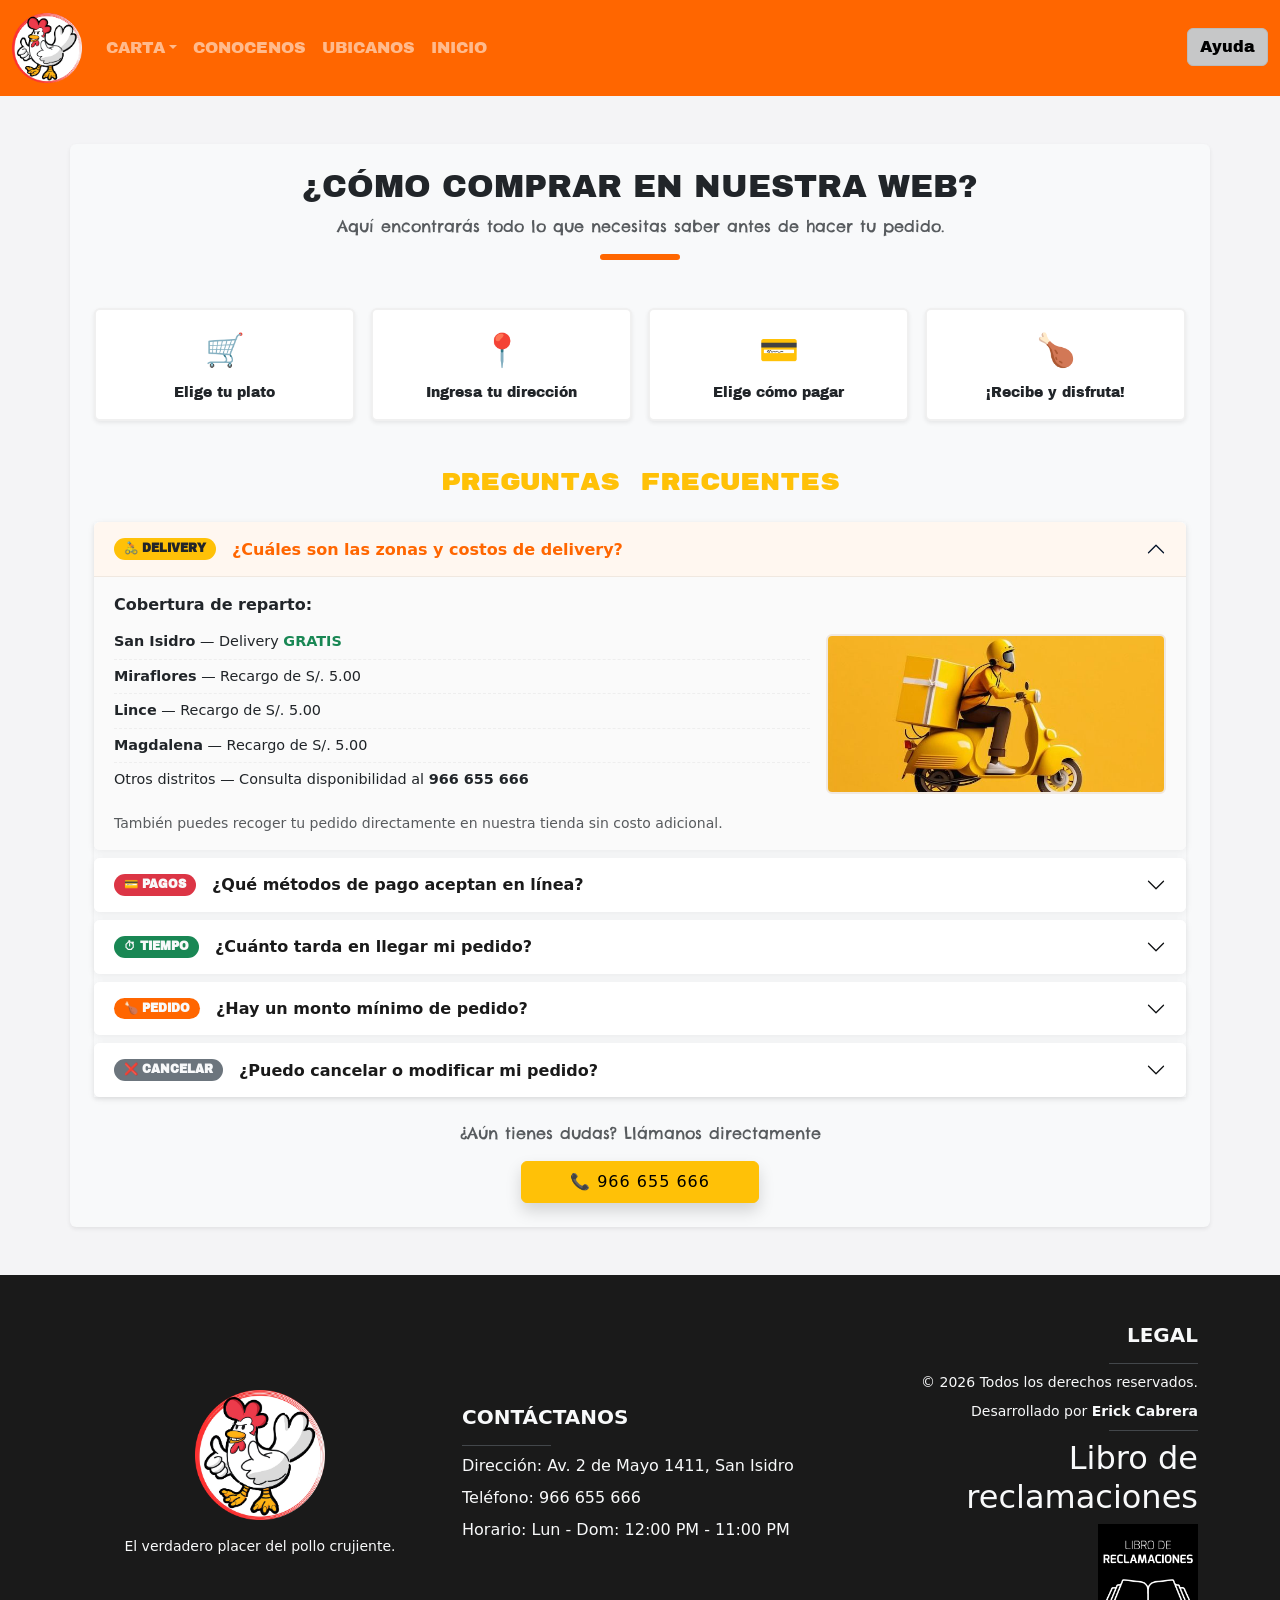
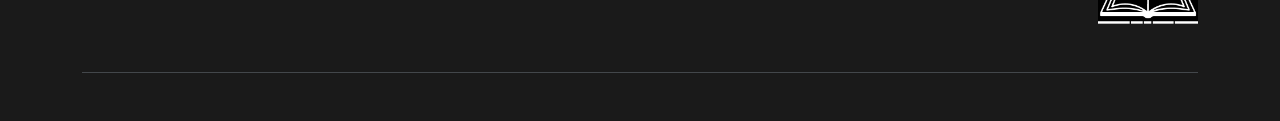
==== ayuda.html @ 8547aa76 "Primer commit: Estructura del proyecto" ====
<!DOCTYPE html>
<html lang="es">
<head>
    <meta charset="UTF-8">
    <meta name="viewport" content="width=device-width, initial-scale=1.0">
    <title>BROSTERIA VAZQUEZ - AYUDA</title>
    <link rel="icon" type="image/png" href="images/broasteria-Vasquez-modified.png">
    <link rel="stylesheet" href="css/style.css">
    <link href="https://cdn.jsdelivr.net/npm/bootstrap@5.3.8/dist/css/bootstrap.min.css" rel="stylesheet" integrity="sha384-sRIl4kxILFvY47J16cr9ZwB07vP4J8+LH7qKQnuqkuIAvNWLzeN8tE5YBujZqJLB" crossorigin="anonymous">
    <link rel="preconnect" href="https://fonts.googleapis.com">
    <link rel="preconnect" href="https://fonts.gstatic.com" crossorigin>
    <link href="https://fonts.googleapis.com/css2?family=Archivo+Black&family=Chelsea+Market&family=Rubik+Mono+One&display=swap" rel="stylesheet">
</head>
<body>    
    <header class="container-fluid p-0">
        <nav class="navbar navbar-expand-lg escm-bg-orange escm-archivo-black-regular" data-bs-theme="dark">
            <div class="container-fluid">
                <button class="navbar-toggler" type="button" data-bs-toggle="collapse" data-bs-target="#navbarSupportedContent" aria-controls="navbarSupportedContent" aria-expanded="false" aria-label="Toggle navigation">
                    <span class="navbar-toggler-icon"></span>
                </button>
                <div class="collapse navbar-collapse" id="navbarSupportedContent">
                    <a class="navbar-brand" href="index.html">
                        <img src="images/broasteria-Vasquez-modified.png" alt="logo" width="70">
                    </a>
                    <ul class="navbar-nav me-auto mb-2 mb-lg-0">
                        <li class="nav-item dropdown">
                            <a class="nav-link dropdown-toggle" href="cartas.html" role="button" data-bs-toggle="dropdown" aria-expanded="false">CARTA</a>
                            <ul class="dropdown-menu">
                                <li><a class="dropdown-item" href="cartas.html">PLATOS EXTREMOS</a></li>
                                <li><a class="dropdown-item" href="cartas.html">PROMOCIONES</a></li>
                                <li><hr class="dropdown-divider"></li>
                                <li><a class="dropdown-item" href="cartas.html">MENUS</a></li>
                            </ul>
                        </li>
                        <li class="nav-item"><a class="nav-link" href="conocenos.html">CONOCENOS</a></li>
                        <li class="nav-item"><a class="nav-link" href="ubicanos.html">UBICANOS</a></li>
                        <li class="nav-item"><a class="nav-link" href="index.html">INICIO</a></li>
                    </ul>
                </div>
                <div><a href="ayuda.html" class="btn btn-light bg_btn_header active">Ayuda</a></div>
            </div>
        </nav>
    </header>

    <main class="escm_bg_fond py-5">
        <section class="container bg-light p-4 rounded shadow-sm">

            
            <div class="text-center mb-5">
                <h2 class="escm-archivo-black-regular mb-2">¿CÓMO COMPRAR EN NUESTRA WEB?</h2>
                <p class="escm-chelsea-market-regular text-muted">Aquí encontrarás todo lo que necesitas saber antes de hacer tu pedido.</p>
                <hr class="escm_hr_ayuda mx-auto mt-3">
            </div>
          
            <div class="row g-3 mb-5 text-center">
                <div class="col-6 col-md-3">
                    <div class="escm_paso_card p-3 rounded shadow-sm h-100">
                        <div class="escm_paso_icono mb-2">🛒</div>
                        <p class="escm-archivo-black-regular small mb-0">Elige tu plato</p>
                    </div>
                </div>
                <div class="col-6 col-md-3">
                    <div class="escm_paso_card p-3 rounded shadow-sm h-100">
                        <div class="escm_paso_icono mb-2">📍</div>
                        <p class="escm-archivo-black-regular small mb-0">Ingresa tu dirección</p>
                    </div>
                </div>
                <div class="col-6 col-md-3">
                    <div class="escm_paso_card p-3 rounded shadow-sm h-100">
                        <div class="escm_paso_icono mb-2">💳</div>
                        <p class="escm-archivo-black-regular small mb-0">Elige cómo pagar</p>
                    </div>
                </div>
                <div class="col-6 col-md-3">
                    <div class="escm_paso_card p-3 rounded shadow-sm h-100">
                        <div class="escm_paso_icono mb-2">🍗</div>
                        <p class="escm-archivo-black-regular small mb-0">¡Recibe y disfruta!</p>
                    </div>
                </div>
            </div>

            
            <h3 class="escm-rubik-mono-one-regular fs-4 mb-4 text-center text-warning">Preguntas Frecuentes</h3>

            <div class="accordion escm_accordion_ayuda shadow-sm mb-4" id="accordionAyuda">

                
                <div class="accordion-item border-0 mb-2 rounded overflow-hidden escm_accordion_item">
                    <h2 class="accordion-header">
                        <button class="accordion-button escm_accordion_btn fw-bold" type="button" data-bs-toggle="collapse" data-bs-target="#collapseOne" aria-expanded="true" aria-controls="collapseOne">
                            <span class="escm_acc_badge bg-warning text-dark me-3">🚴 DELIVERY</span>
                            ¿Cuáles son las zonas y costos de delivery?
                        </button>
                    </h2>
                    <div id="collapseOne" class="accordion-collapse collapse show" data-bs-parent="#accordionAyuda">
                        <div class="accordion-body escm_accordion_body">
                            <div class="row align-items-center g-3">
                                <div class="col-md-8">
                                    <p class="mb-2 fw-bold text-dark">Cobertura de reparto:</p>
                                    <ul class="escm_lista_acc mb-3">
                                        <li> <strong>San Isidro</strong> — Delivery <span class="text-success fw-bold">GRATIS</span></li>
                                        <li> <strong>Miraflores</strong> — Recargo de S/. 5.00</li>
                                        <li> <strong>Lince</strong> — Recargo de S/. 5.00</li>
                                        <li> <strong>Magdalena</strong> — Recargo de S/. 5.00</li>
                                        <li> Otros distritos — Consulta disponibilidad al <strong>966 655 666</strong></li>
                                    </ul>
                                    <p class="small text-muted mb-0">También puedes recoger tu pedido directamente en nuestra tienda sin costo adicional.</p>
                                </div>
                                <div class="col-md-4 text-center">
                                    <img src="images/delivery.jpg" alt="Delivery Brostería Vázquez" class="img-fluid rounded escm_acc_img">
                                </div>
                            </div>
                        </div>
                    </div>
                </div>

               
                <div class="accordion-item border-0 mb-2 rounded overflow-hidden escm_accordion_item">
                    <h2 class="accordion-header">
                        <button class="accordion-button collapsed escm_accordion_btn fw-bold" type="button" data-bs-toggle="collapse" data-bs-target="#collapseTwo" aria-expanded="false" aria-controls="collapseTwo">
                            <span class="escm_acc_badge bg-danger text-light me-3">💳 PAGOS</span>
                            ¿Qué métodos de pago aceptan en línea?
                        </button>
                    </h2>
                    <div id="collapseTwo" class="accordion-collapse collapse" data-bs-parent="#accordionAyuda">
                        <div class="accordion-body escm_accordion_body">
                            <div class="row align-items-center g-3">
                                <div class="col-md-8">
                                    <p class="mb-2 fw-bold text-dark">Medios de pago disponibles:</p>
                                    <div class="row g-2 mb-3">
                                        <div class="col-6">
                                            <div class="escm_pago_tag p-2 rounded text-center border">
                                                💳 Visa / Mastercard
                                            </div>
                                        </div>
                                        <div class="col-6">
                                            <div class="escm_pago_tag p-2 rounded text-center border">
                                                💳 American Express
                                            </div>
                                        </div>
                                        <div class="col-6">
                                            <div class="escm_pago_tag p-2 rounded text-center border">
                                                📱 Yape
                                            </div>
                                        </div>
                                        <div class="col-6">
                                            <div class="escm_pago_tag p-2 rounded text-center border">
                                                📱 Plin
                                            </div>
                                        </div>
                                        <div class="col-12">
                                            <div class="escm_pago_tag p-2 rounded text-center border">
                                                🏦 Transferencia Bancaria
                                            </div>
                                        </div>
                                    </div>
                                    <p class="small text-muted mb-0">Todos los pagos con tarjeta son procesados de forma segura con encriptación SSL.</p>
                                </div>
                                <div class="col-md-4 text-center">
                                    <img src="images/forma-de-pago.jpg" alt="Métodos de pago" class="img-fluid rounded escm_acc_img">
                                </div>
                            </div>
                        </div>
                    </div>
                </div>

                <div class="accordion-item border-0 mb-2 rounded overflow-hidden escm_accordion_item">
                    <h2 class="accordion-header">
                        <button class="accordion-button collapsed escm_accordion_btn fw-bold" type="button" data-bs-toggle="collapse" data-bs-target="#collapseThree" aria-expanded="false" aria-controls="collapseThree">
                            <span class="escm_acc_badge bg-success text-light me-3">⏱ TIEMPO</span>
                            ¿Cuánto tarda en llegar mi pedido?
                        </button>
                    </h2>
                    <div id="collapseThree" class="accordion-collapse collapse" data-bs-parent="#accordionAyuda">
                        <div class="accordion-body escm_accordion_body">
                            <div class="row align-items-center g-3">
                                <div class="col-md-8">
                                    <p class="mb-2 fw-bold text-dark">Tiempos estimados de entrega:</p>
                                    <div class="escm_tiempo_bar mb-3">
                                        <div class="d-flex justify-content-between small mb-1">
                                            <span>San Isidro</span><span class="fw-bold text-success">20 - 30 min</span>
                                        </div>
                                        <div class="progress mb-2" style="height:8px;">
                                            <div class="progress-bar bg-success" style="width:40%"></div>
                                        </div>
                                        <div class="d-flex justify-content-between small mb-1">
                                            <span>Miraflores / Lince</span><span class="fw-bold text-warning">35 - 45 min</span>
                                        </div>
                                        <div class="progress mb-2" style="height:8px;">
                                            <div class="progress-bar bg-warning" style="width:65%"></div>
                                        </div>
                                        <div class="d-flex justify-content-between small mb-1">
                                            <span>Magdalena y alrededores</span><span class="fw-bold text-danger">45 - 55 min</span>
                                        </div>
                                        <div class="progress" style="height:8px;">
                                            <div class="progress-bar bg-danger" style="width:85%"></div>
                                        </div>
                                    </div>
                                    <p class="small text-muted mb-0">Los tiempos pueden variar en horas punta (viernes y fines de semana de noche). ¡Tu pedido siempre llegará bien caliente y crujiente!</p>
                                </div>
                                <div class="col-md-4 text-center">
                                    <img src="images/tiempo.jpg" alt="Tiempo de entrega" class="img-fluid rounded escm_acc_img">
                                </div>
                            </div>
                        </div>
                    </div>
                </div>

                
                <div class="accordion-item border-0 mb-2 rounded overflow-hidden escm_accordion_item">
                    <h2 class="accordion-header">
                        <button class="accordion-button collapsed escm_accordion_btn fw-bold" type="button" data-bs-toggle="collapse" data-bs-target="#collapseFour" aria-expanded="false" aria-controls="collapseFour">
                            <span class="escm_acc_badge escm_badge_orange text-light me-3">🍗 PEDIDO</span>
                            ¿Hay un monto mínimo de pedido?
                        </button>
                    </h2>
                    <div id="collapseFour" class="accordion-collapse collapse" data-bs-parent="#accordionAyuda">
                        <div class="accordion-body escm_accordion_body">
                            <div class="row align-items-center g-3">
                                <div class="col-md-8">
                                    <p class="mb-2 fw-bold text-dark">Requisitos mínimos para pedir:</p>
                                    <ul class="escm_lista_acc mb-3">
                                        <li>🛒 Pedido mínimo para delivery: <strong>S/. 20.00</strong></li>
                                        <li>🏪 Sin mínimo para recojo en tienda</li>
                                        <li>👨‍👩‍👧 Pedidos grupales desde S/. 50.00 con descuento especial</li>
                                    </ul>
                                    <p class="small text-muted mb-0">¿Tienes un pedido especial o corporativo? Escríbenos al <strong>966 655 666</strong> para coordinar.</p>
                                </div>
                                <div class="col-md-4 text-center">
                                    <img src="images/pedido.jpg" alt="Pedido mínimo" class="img-fluid rounded escm_acc_img">
                                </div>
                            </div>
                        </div>
                    </div>
                </div>

                <div class="accordion-item border-0 rounded overflow-hidden escm_accordion_item">
                    <h2 class="accordion-header">
                        <button class="accordion-button collapsed escm_accordion_btn fw-bold" type="button" data-bs-toggle="collapse" data-bs-target="#collapseFive" aria-expanded="false" aria-controls="collapseFive">
                            <span class="escm_acc_badge bg-secondary text-light me-3">❌ CANCELAR</span>
                            ¿Puedo cancelar o modificar mi pedido?
                        </button>
                    </h2>
                    <div id="collapseFive" class="accordion-collapse collapse" data-bs-parent="#accordionAyuda">
                        <div class="accordion-body escm_accordion_body">
                            <div class="row align-items-center g-3">
                                <div class="col-md-8">
                                    <p class="mb-2 fw-bold text-dark">Política de cancelaciones:</p>
                                    <ul class="escm_lista_acc mb-3">
                                        <li>✅ Puedes cancelar dentro de los primeros <strong>5 minutos</strong> tras confirmar</li>
                                        <li>⚠️ Pasado ese tiempo, el pedido ya está en preparación</li>
                                        <li>📞 Para modificaciones urgentes llama al <strong>966 655 666</strong></li>
                                        <li>💰 Reembolsos procesados en 24-48 horas hábiles</li>
                                    </ul>
                                    <p class="small text-muted mb-0">Hacemos todo lo posible por adaptarnos a tus necesidades. ¡No dudes en contactarnos!</p>
                                </div>
                                <div class="col-md-4 text-center">
                                    <img src="images/modificacion.jpg" alt="Cancelar pedido" class="img-fluid rounded escm_acc_img" width="200">
                                </div>
                            </div>
                        </div>
                    </div>
                </div>

            </div>

           
            <div class="text-center mt-4">
                <p class="escm-chelsea-market-regular text-muted mb-3">¿Aún tienes dudas? Llámanos directamente</p>
                <a href="tel:966655666" class="btn btn-warning escm_btn_llamar escm-archivo-black-regular px-5 py-2 shadow">
                    📞 966 655 666
                </a>
            </div>

        </section>
    </main>

   <footer class="escm-bg-footer py-5 text-light">
        <div class="container">
            <div class="row gy-4 align-items-center text-center text-md-start">
                <div class="col-12 col-md-4 text-center">
                    <img src="images/broasteria-Vasquez-modified.png" alt="Broastería Vásquez" width="130" class="mb-3 img-fluid">
                    <p class="small mb-0">El verdadero placer del pollo crujiente.</p>
                </div>
                <div class="col-12 col-md-4">
                    <h5 class="text-uppercase fw-bold mb-3">Contáctanos</h5>
                    <hr class="border-secondary my-2 w-25 mx-auto mx-md-0 opacity-50">
                    <ul class="list-unstyled mb-0">
                        <li class="mb-2">Dirección: Av. 2 de Mayo 1411, San Isidro</li>
                        <li class="mb-2">Teléfono: 966 655 666</li>
                        <li>Horario: Lun - Dom: 12:00 PM - 11:00 PM</li>
                    </ul>
                </div>
                <div class="col-12 col-md-4 text-md-end">
                    <h5 class="text-uppercase fw-bold mb-3">Legal</h5>
                    <hr class="border-secondary my-2 w-25 ms-auto me-auto me-md-0 opacity-50">
                    <p class="small mb-2">&copy; 2026 Todos los derechos reservados.</p>
                    <p class="small mb-0">Desarrollado por <span class="fw-bold">Erick Cabrera</span></p>
                    <hr class="border-secondary my-2 w-25 ms-auto me-auto me-md-0 opacity-50">
                    <p class="h2">Libro de <br> reclamaciones 
                    </p>
                    <a href="reclamos.html"><img src="images/images (2).png" alt="libro" width="100" class="text-center"></a>
                </div>
            </div>
            <hr class="border-secondary mt-5 mb-0 opacity-50">
        </div>
    </footer>

    <script src="https://cdn.jsdelivr.net/npm/bootstrap@5.3.8/dist/js/bootstrap.bundle.min.js" integrity="sha384-FKyoEForCGlyvwx9Hj09JcYn3nv7wiPVlz7YYwJrWVcXK/BmnVDxM+D2scQbITxI" crossorigin="anonymous"></script>
</body>
</html>
---- css/style.css ----
*{
    margin: 0;
    margin-left: 0;
    padding-left: 0%;
    padding: 0%;
}

.escm_bg_fond {
  background-color: antiquewhite;
}
main{
    margin: 0%;
    padding: 0%;
}
.bg_btn_header{
    margin-bottom: 3px;
}
    
header{
    margin: 0;
    z-index: 20;
    background-color: beige;
}

.escm-bg-orange{
    background-color: rgb(245, 122, 40);
}
.escm-archivo-black-regular {
  font-family: "Archivo Black", sans-serif;
  font-weight: 400;
  font-style: normal;
}
.escm-chelsea-market-regular {
  font-family: "Chelsea Market", system-ui;
  font-weight: 400;
  font-style: normal;
}
.escm-rubik-mono-one-regular {
  font-family: "Rubik Mono One", monospace !important;
  font-weight: 400 !important;
  font-style: normal !important;
}
.escm-carousel{
    max-height: 700px;
}
.escm-bg-img{
    background-color: rgba(243, 236, 236, 0.726);
    

}
.escm-bg-footer{
    background-color: rgba(251, 183, 95, 0.484);
}
.escm-img-footer{
    width: 150px;
    height: auto;
}
.escm-carrusel-inicio{
   
    max-height: 600px;
}



.escm-bg-orange {
  background-color: #ff6600 !important; 
}

.escm_bg_fond {
  background-color: #f4f4f6; 
}

.escm-bg-footer {
  background-color: #1a1a1a !important; 
}

.escm_btn_header {
  border-radius: 20px;
  padding: 5px 20px;
  font-weight: bold;
  text-transform: uppercase;
}


.escm-carrusel-inicio img {
  height: auto;
  max-height: 480px;
  object-fit: cover;
}

.escm_banner_carta {
  border-left: 8px solid #ff6600;
}

.escm_img_carta {
  height: 200px;
  object-fit: cover;
}

.escm_hr_ayuda {
  border: 3px solid #ff6600;
  width: 80px;
  opacity: 1;
  border-radius: 10px;
}

.escm_paso_card {
  background-color: #fff;
  border: 2px solid #f0f0f0;
  transition: transform 0.2s ease, box-shadow 0.2s ease;
}

.escm_paso_card:hover {
  transform: translateY(-4px);
  box-shadow: 0 6px 16px rgba(0,0,0,0.12) !important;
  border-color: #ff6600;
}

.escm_paso_icono {
  font-size: 2rem;
}



.escm_accordion_item {
  border-left: 5px solid #ff6600 !important;
  background-color: #fff;
  box-shadow: 0 2px 8px rgba(0,0,0,0.06);
}

.escm_accordion_btn {
  background-color: #fff !important;
  color: #1a1a1a !important;
  font-size: 0.95rem;
}

.escm_accordion_btn:not(.collapsed) {
  background-color: #fff7f0 !important;
  color: #ff6600 !important;
  box-shadow: none !important;
}

.escm_accordion_btn::after {
  filter: brightness(0.4);
}

.escm_accordion_body {
  background-color: #fafafa;
  border-top: 1px solid #f0e8e0;
}

.escm_acc_badge {
  font-size: 0.72rem;
  padding: 4px 10px;
  border-radius: 20px;
  white-space: nowrap;
  font-family: "Archivo Black", sans-serif;
}

.escm_badge_orange {
  background-color: #ff6600;
}

.escm_lista_acc {
  list-style: none;
  padding: 0;
  margin: 0;
}

.escm_lista_acc li {
  padding: 6px 0;
  border-bottom: 1px dashed #eee;
  font-size: 0.9rem;
}

.escm_lista_acc li:last-child {
  border-bottom: none;
}

.escm_acc_img {
  max-height: 160px;
  width: 100%;
  object-fit: cover;
  border: 2px solid #f0e8e0;
}

.escm_pago_tag {
  background-color: #fff;
  font-size: 0.82rem;
  font-weight: 600;
  color: #333;
  transition: background-color 0.2s;
}

.escm_pago_tag:hover {
  background-color: #fff3e0;
}


.escm_btn_llamar {
  font-size: 1.1rem;
  border-radius: 30px;
  letter-spacing: 1px;
}


.escm_video_carta {
  border: 4px solid #ff6600;
}


.escm_dropdown_arrow {
  padding-left: 4px;
  padding-right: 8px;
}


.escm_img_destacado {
  width: 75%;
  height: 200px;
  object-fit: cover;
}

.escm-img-carrusel-carta {
  height: 300px; 
  object-fit: cover; 
  width: 100%; 
}
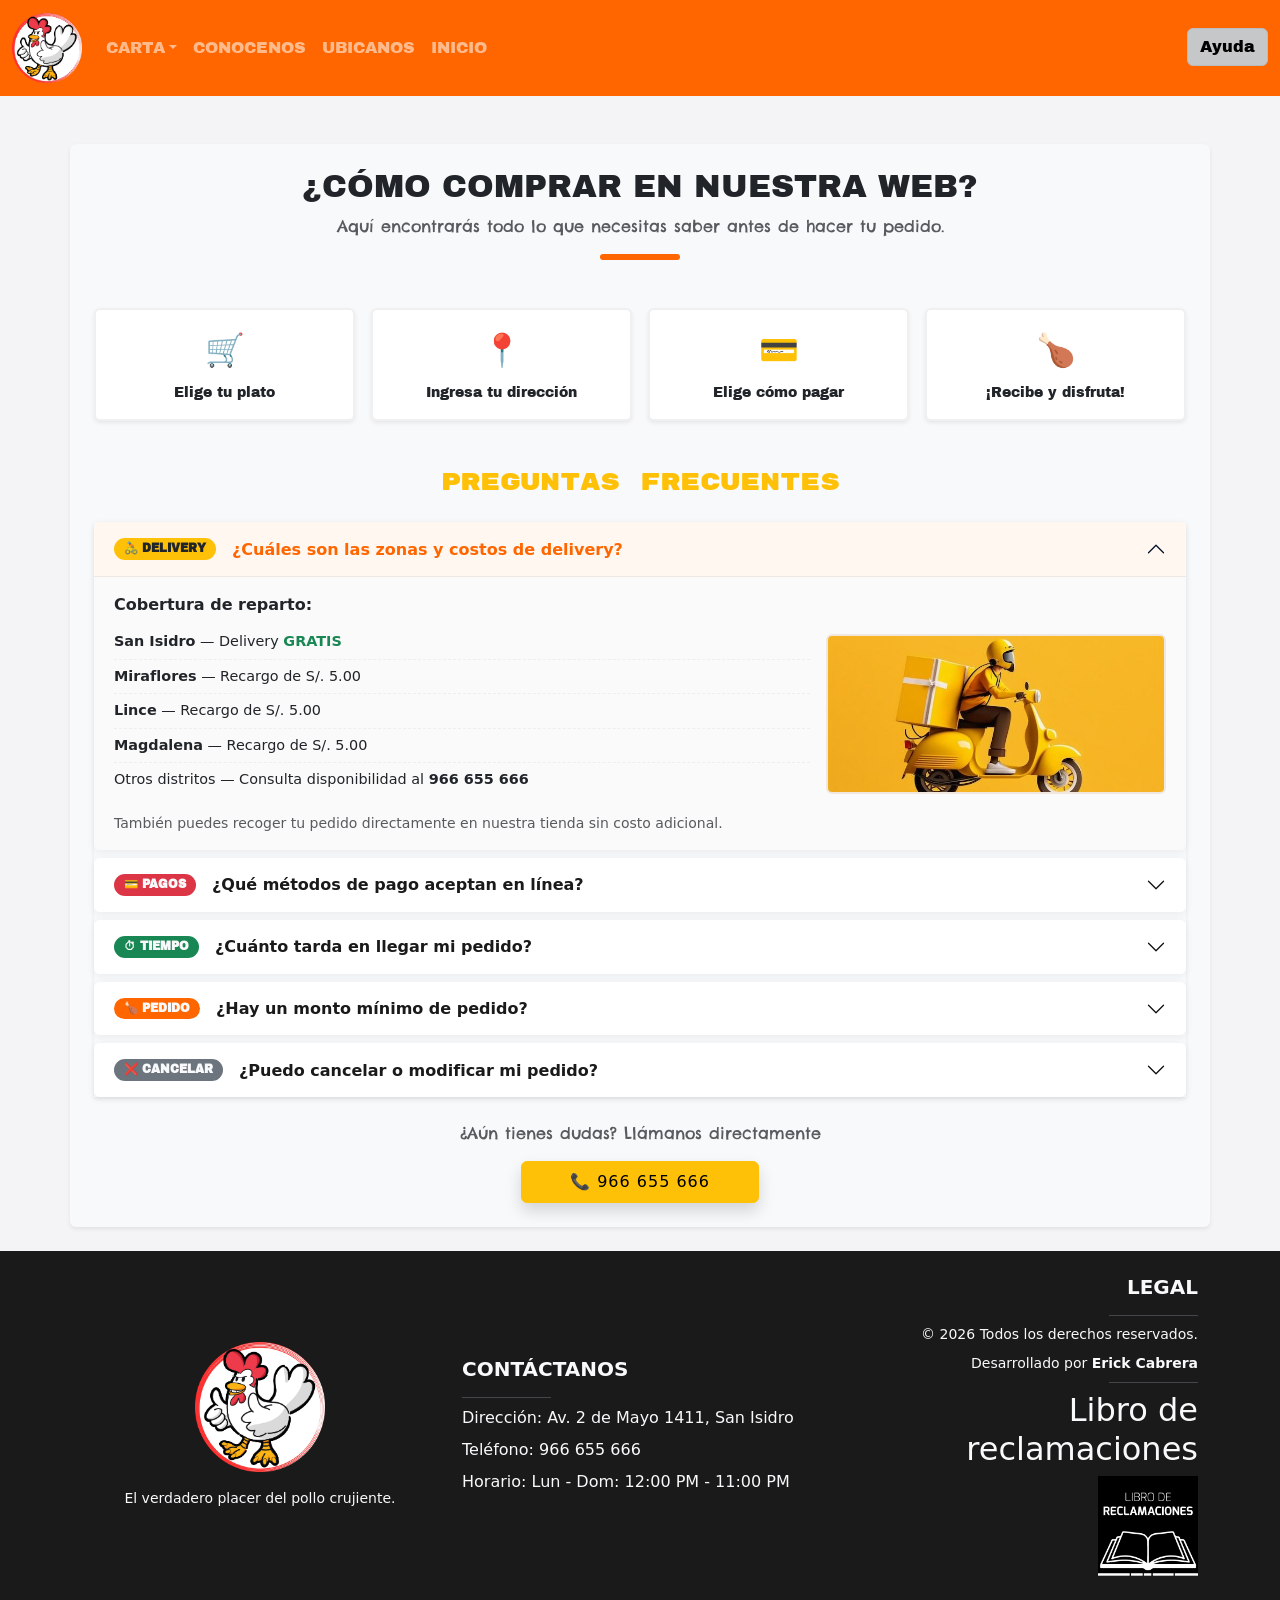
==== commit a51b8ac7: "correcion 2" ====
--- a/ayuda.html
+++ b/ayuda.html
@@ -275,7 +275,7 @@
         </section>
     </main>
 
-   <footer class="escm-bg-footer py-5 text-light">
+   <footer class="escm-bg-footer  text-light">
         <div class="container">
             <div class="row gy-4 align-items-center text-center text-md-start">
                 <div class="col-12 col-md-4 text-center">
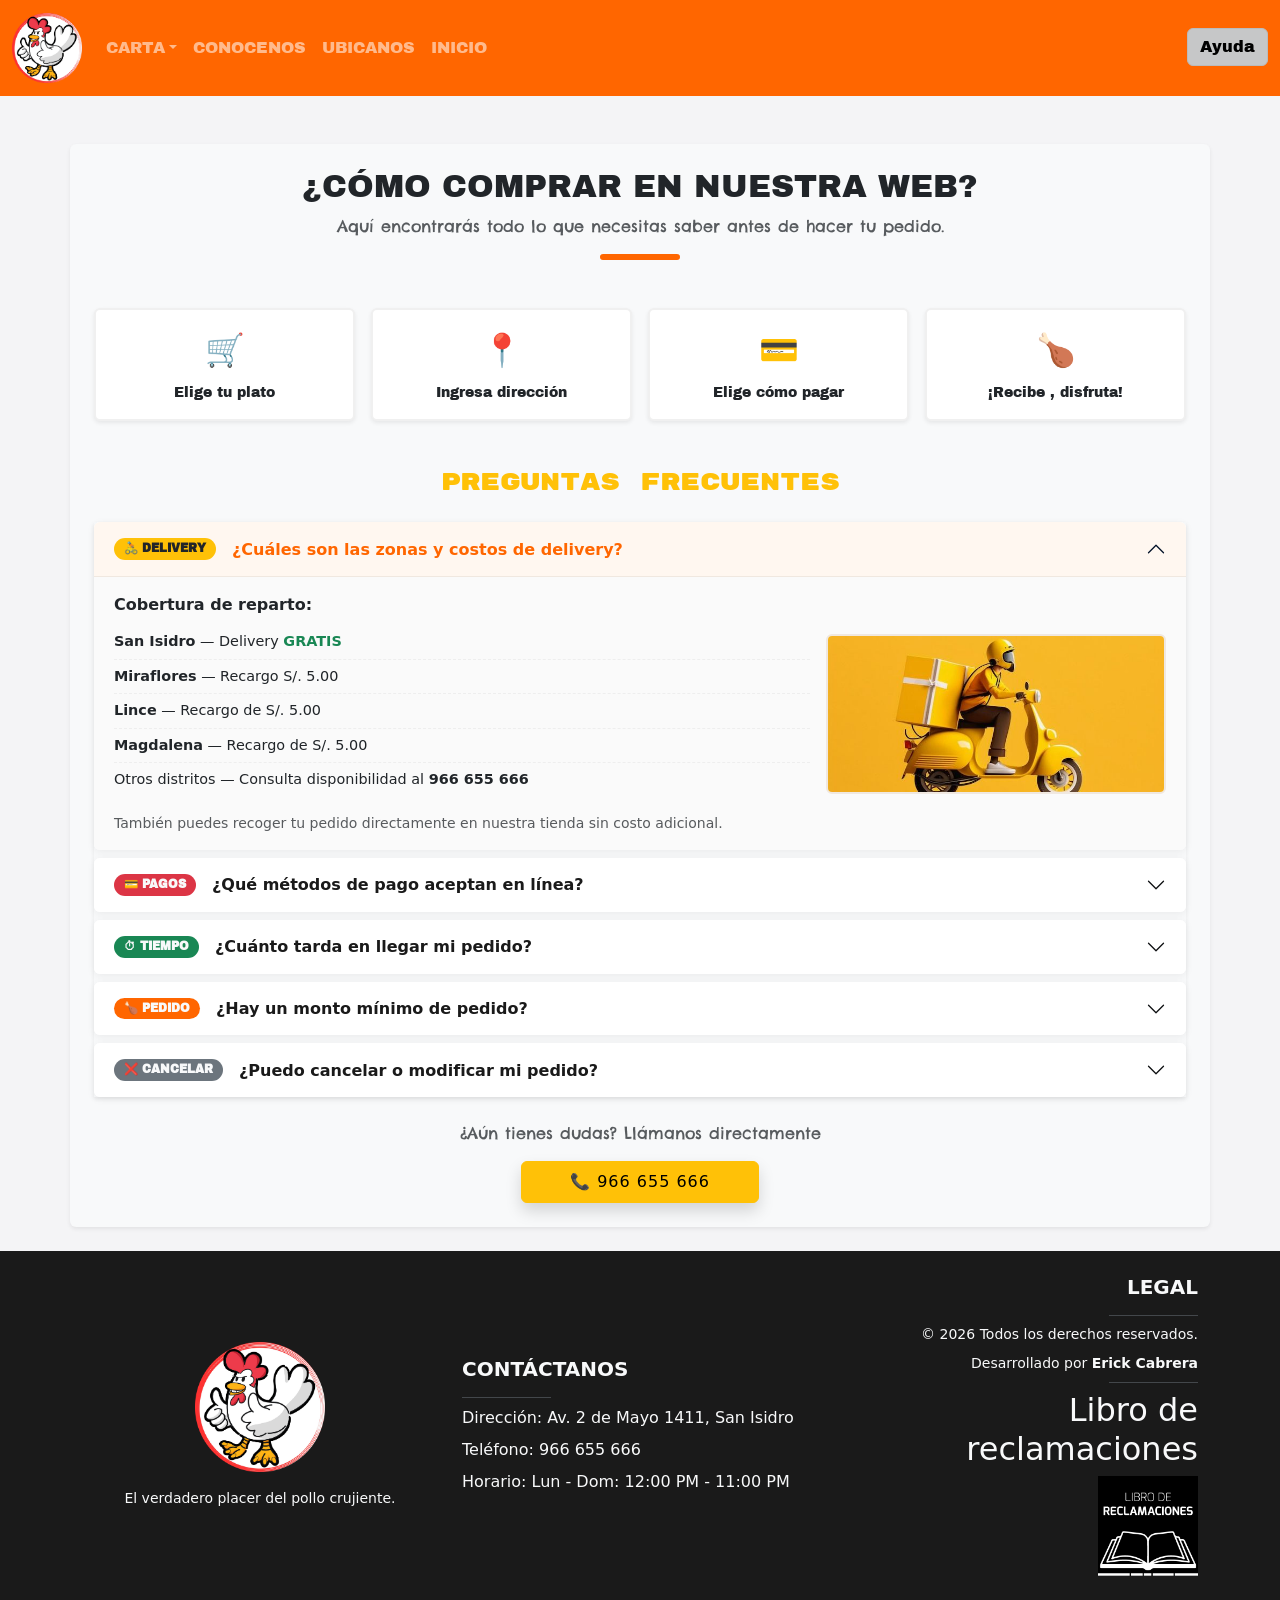
==== commit b2f4ea9c: "correcion 3" ====
--- a/ayuda.html
+++ b/ayuda.html
@@ -62,7 +62,7 @@
                 <div class="col-6 col-md-3">
                     <div class="escm_paso_card p-3 rounded shadow-sm h-100">
                         <div class="escm_paso_icono mb-2">📍</div>
-                        <p class="escm-archivo-black-regular small mb-0">Ingresa tu dirección</p>
+                        <p class="escm-archivo-black-regular small mb-0">Ingresa dirección</p>
                     </div>
                 </div>
                 <div class="col-6 col-md-3">
@@ -74,7 +74,7 @@
                 <div class="col-6 col-md-3">
                     <div class="escm_paso_card p-3 rounded shadow-sm h-100">
                         <div class="escm_paso_icono mb-2">🍗</div>
-                        <p class="escm-archivo-black-regular small mb-0">¡Recibe y disfruta!</p>
+                        <p class="escm-archivo-black-regular small mb-0">¡Recibe , disfruta!</p>
                     </div>
                 </div>
             </div>
@@ -99,7 +99,7 @@
                                     <p class="mb-2 fw-bold text-dark">Cobertura de reparto:</p>
                                     <ul class="escm_lista_acc mb-3">
                                         <li> <strong>San Isidro</strong> — Delivery <span class="text-success fw-bold">GRATIS</span></li>
-                                        <li> <strong>Miraflores</strong> — Recargo de S/. 5.00</li>
+                                        <li> <strong>Miraflores</strong> — Recargo S/. 5.00</li>
                                         <li> <strong>Lince</strong> — Recargo de S/. 5.00</li>
                                         <li> <strong>Magdalena</strong> — Recargo de S/. 5.00</li>
                                         <li> Otros distritos — Consulta disponibilidad al <strong>966 655 666</strong></li>
